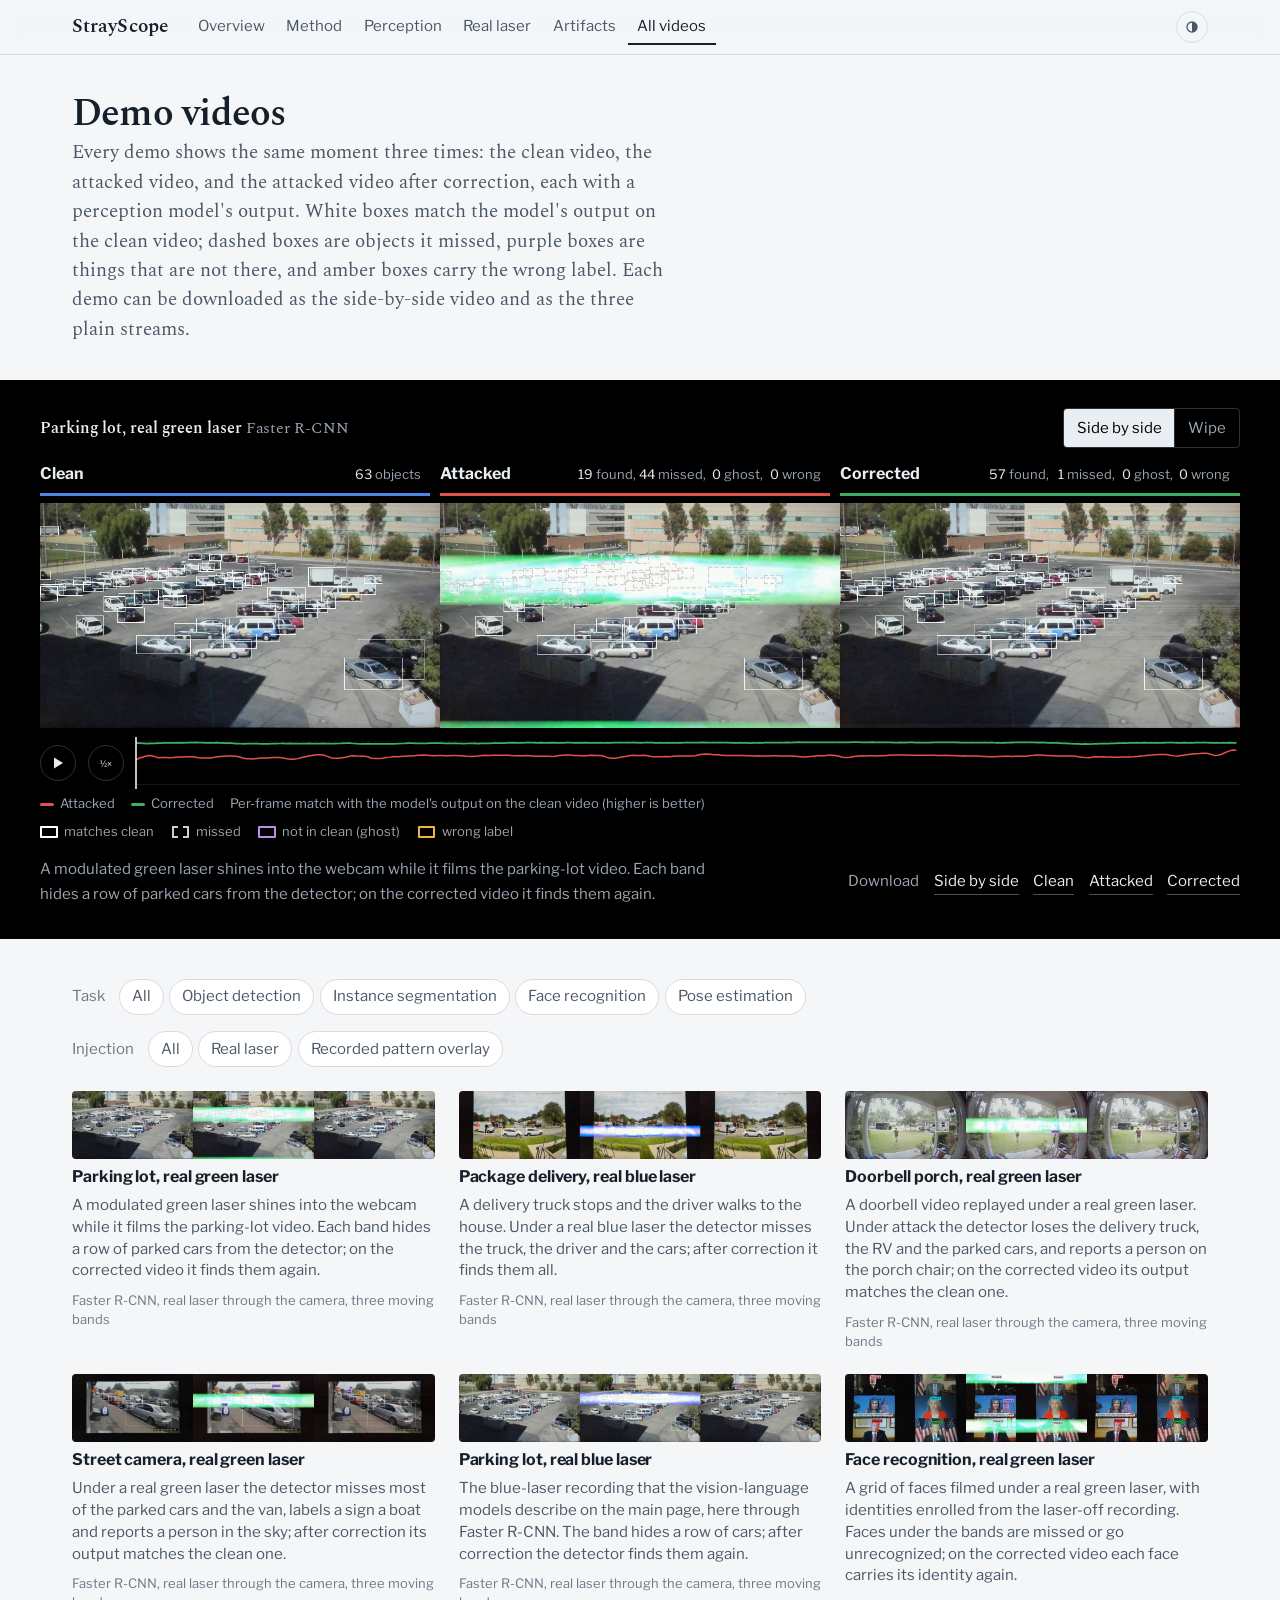
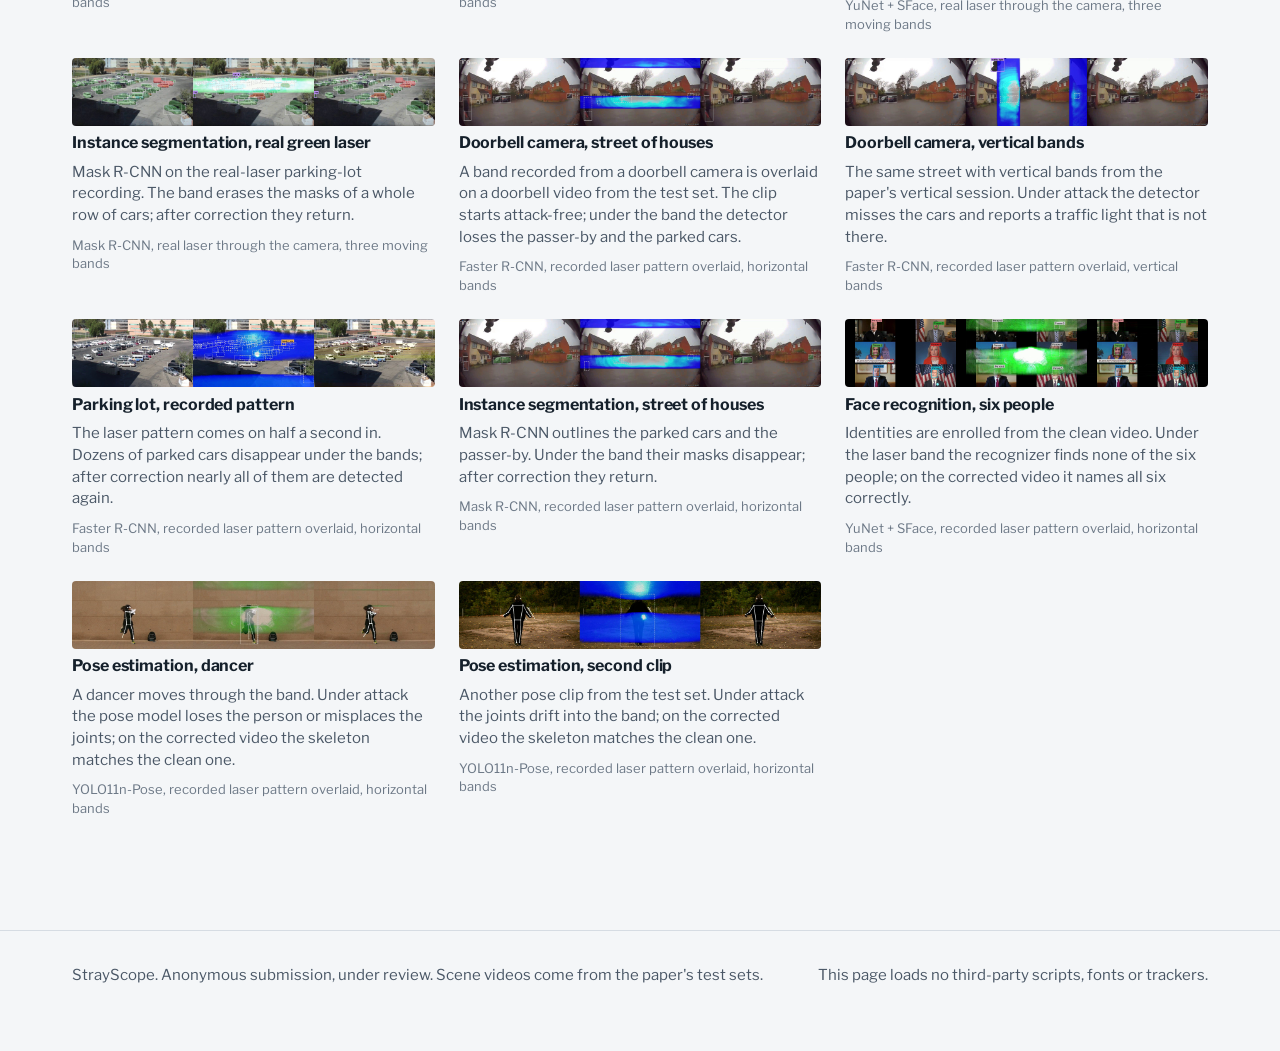
==== gallery.html @ 10a3ee5f "Publish project page" ====
<!doctype html>
<html lang="en">
<head>
<meta charset="utf-8">
<meta name="viewport" content="width=device-width, initial-scale=1">
<title>StrayScope demo videos</title>
<meta name="description" content="Every StrayScope demo: clean, attacked and corrected video with perception model outputs, plus each stream on its own for download.">
<meta name="robots" content="noindex, nofollow">
<meta name="referrer" content="no-referrer">
<meta name="color-scheme" content="light dark">
<link rel="icon" href="assets/img/icon.svg" type="image/svg+xml">
<link rel="stylesheet" href="assets/css/site.css">
<script type="module" src="assets/js/site.js"></script>
</head>
<body>
<a class="skip" href="#main">Skip to content</a>
<header class="site-head">
  <div class="bar">
    <a class="brand" href="index.html">StrayScope</a>
    <nav class="site-nav" aria-label="Pages">
      <a href="index.html#demos">Overview</a>
      <a href="index.html#method">Method</a>
      <a href="index.html#results">Perception</a>
      <a href="index.html#physical">Real laser</a>
      <a href="index.html#artifacts">Artifacts</a>
      <a href="gallery.html" aria-current="true">All videos</a>
    </nav>
    <button class="theme-toggle" type="button" aria-label="Use dark theme"><svg viewBox="0 0 16 16" width="14" height="14" aria-hidden="true"><path d="M8 1.5a6.5 6.5 0 1 0 0 13 6.5 6.5 0 0 0 0-13zm0 1.5v10a5 5 0 0 1 0-10z" fill="currentColor"/></svg></button>
  </div>
</header>
<main id="main">
  <section class="hero" style="padding-bottom:0">
    <div class="wrap"><div class="prose">
      <h1 style="font-size:var(--t-2xl)">Demo videos</h1>
      <p class="lede" style="font-size:var(--t-body);max-width:60ch">Every demo shows the same moment three times: the clean video, the attacked video, and the attacked video after correction, each with a perception model's output. White boxes match the model's output on the clean video; dashed boxes are objects it missed, purple boxes are things that are not there, and amber boxes carry the wrong label. Each demo can be downloaded as the side-by-side video and as the three plain streams.</p>
    </div></div>
  </section>
  <section class="stage" aria-label="Selected demo">
    <div class="wrap"><div data-gallery-player></div></div>
  </section>
  <section class="block" style="padding-top:2.5rem">
    <div class="wrap" data-gallery></div>
  </section>
</main>
<footer class="site-foot">
  <div class="wrap">
    <p>StrayScope. Anonymous submission, under review. Scene videos come from the paper's test sets.</p>
    <p>This page loads no third-party scripts, fonts or trackers.</p>
  </div>
</footer>
</body>
</html>
---- assets/css/site.css ----
/* StrayScope project page. One stylesheet, no external requests.
   Colour carries meaning: the five method modules use the colours of the paper's overview figure, and every
   stream is coded the same way everywhere (clean blue, attacked red, corrected green). */

@font-face { font-family: "Spectral"; src: url("../fonts/spectral-latin-400-normal.woff2") format("woff2"); font-weight: 400; font-style: normal; font-display: swap; }
@font-face { font-family: "Spectral"; src: url("../fonts/spectral-latin-400-italic.woff2") format("woff2"); font-weight: 400; font-style: italic; font-display: swap; }
@font-face { font-family: "Spectral"; src: url("../fonts/spectral-latin-500-normal.woff2") format("woff2"); font-weight: 500; font-style: normal; font-display: swap; }
@font-face { font-family: "Spectral"; src: url("../fonts/spectral-latin-600-normal.woff2") format("woff2"); font-weight: 600; font-style: normal; font-display: swap; }
@font-face { font-family: "Franklin"; src: url("../fonts/libre-franklin-latin-400-normal.woff2") format("woff2"); font-weight: 400; font-style: normal; font-display: swap; }
@font-face { font-family: "Franklin"; src: url("../fonts/libre-franklin-latin-400-italic.woff2") format("woff2"); font-weight: 400; font-style: italic; font-display: swap; }
@font-face { font-family: "Franklin"; src: url("../fonts/libre-franklin-latin-600-normal.woff2") format("woff2"); font-weight: 600; font-style: normal; font-display: swap; }
@font-face { font-family: "Franklin"; src: url("../fonts/libre-franklin-latin-700-normal.woff2") format("woff2"); font-weight: 700; font-style: normal; font-display: swap; }

:root {
  --paper: #f4f6f8;
  --surface: #ffffff;
  --ink: #15202b;
  --ink-2: #4a5766;
  --ink-3: #6c7886;
  --rule: #d6dce3;
  --rule-2: #e7ebef;
  --stage: #000000;
  --stage-ink: #e9eef3;
  --stage-ink-2: #9aa6b2;
  --stage-rule: #2a3036;

  /* streams */
  --clean: #2f6fd6;
  --attacked: #d1342f;
  --corrected: #2f8f4e;
  /* method modules (paper overview figure) */
  --mod-inj: #7d7d7d;
  --mod-aoa: #3f6fbf;
  --mod-sp: #7550c0;
  --mod-cor: #2f8f4e;
  --mod-per: #c97d1e;
  /* error kinds */
  --missed: #8c8c8c;
  --ghost: #9b6fd0;
  --wrong: #e2a53b;

  --link: #2d5fb5;
  --focus: #2d5fb5;

  --serif: "Spectral", "Iowan Old Style", "Palatino Linotype", Palatino, Georgia, serif;
  --sans: "Franklin", "Segoe UI", system-ui, -apple-system, sans-serif;

  /* type scale, ratio 1.25 from a 19 px body */
  --t-xs: 0.8125rem;   /* 13 */
  --t-s: 0.9375rem;    /* 15 */
  --t-ui: 1rem;        /* 16 */
  --t-body: 1.1875rem; /* 19 */
  --t-l: 1.5rem;       /* 24 */
  --t-xl: 1.875rem;    /* 30 */
  --t-2xl: 2.375rem;   /* 38 */
  --t-3xl: clamp(2.6rem, 6vw, 4.25rem);

  --col: 44rem;          /* reading column, ~70 characters of Spectral at 19 px */
  --wide: 76rem;
  --gutter: clamp(1rem, 4vw, 2.5rem);
  --radius-s: 4px;
  --radius-m: 8px;
}

@media (prefers-color-scheme: dark) {
  :root:not([data-theme="light"]) {
    --paper: #12161b;
    --surface: #1a2027;
    --ink: #e7ecf1;
    --ink-2: #b2bcc7;
    --ink-3: #8e99a5;
    --rule: #303842;
    --rule-2: #252c34;
    --link: #8db4f5;
    --focus: #8db4f5;
    --clean: #6d9cf0;
    --attacked: #ef6a62;
    --corrected: #4fbf74;
    --mod-aoa: #7aa2e6;
    --mod-sp: #a68bea;
    --mod-cor: #4fbf74;
    --mod-per: #e3a24a;
  }
}
:root[data-theme="dark"] {
  --paper: #12161b;
  --surface: #1a2027;
  --ink: #e7ecf1;
  --ink-2: #b2bcc7;
  --ink-3: #8e99a5;
  --rule: #303842;
  --rule-2: #252c34;
  --link: #8db4f5;
  --focus: #8db4f5;
  --clean: #6d9cf0;
  --attacked: #ef6a62;
  --corrected: #4fbf74;
  --mod-aoa: #7aa2e6;
  --mod-sp: #a68bea;
  --mod-cor: #4fbf74;
  --mod-per: #e3a24a;
}

*, *::before, *::after { box-sizing: border-box; }
html { -webkit-text-size-adjust: 100%; scroll-behavior: smooth; scroll-padding-top: 4.5rem; }
@media (prefers-reduced-motion: reduce) { html { scroll-behavior: auto; } }
body {
  margin: 0;
  overflow-x: hidden;
  background: var(--paper);
  color: var(--ink);
  font-family: var(--serif);
  font-size: var(--t-body);
  line-height: 1.65;
  font-variant-numeric: oldstyle-nums proportional-nums;
  text-rendering: optimizeLegibility;
}
img, video, canvas, svg { display: block; max-width: 100%; }
img, video { height: auto; }
a { color: var(--link); text-underline-offset: 0.18em; text-decoration-thickness: 1px; }
a:hover { text-decoration-thickness: 2px; }
:focus-visible { outline: 3px solid var(--focus); outline-offset: 2px; border-radius: 2px; }
p { margin: 0 0 1em; }
strong { font-weight: 600; }
.sr-only { position: absolute; width: 1px; height: 1px; overflow: hidden; clip: rect(0 0 0 0); white-space: nowrap; }
.skip { position: absolute; left: 1rem; top: -3rem; z-index: 50; background: var(--surface); padding: 0.5rem 0.9rem; font-family: var(--sans); }
.skip:focus { top: 0.75rem; }

/* ------------------------------------------------------------------ header */
.site-head {
  position: sticky; top: 0; z-index: 30;
  background: color-mix(in srgb, var(--paper) 92%, transparent);
  backdrop-filter: saturate(1.4) blur(10px);
  border-bottom: 1px solid var(--rule);
  font-family: var(--sans);
}
.site-head .bar { max-width: var(--wide); margin: 0 auto; padding: 0.55rem var(--gutter); display: flex; align-items: center; gap: 1.25rem; }
.brand { font-family: var(--serif); font-weight: 600; font-size: 1.2rem; color: var(--ink); text-decoration: none; letter-spacing: 0.005em; white-space: nowrap; }
.site-nav { display: flex; gap: 0.15rem; overflow-x: auto; scrollbar-width: none; flex: 1; min-width: 0; }
.site-nav::-webkit-scrollbar { display: none; }
.site-nav a { color: var(--ink-2); text-decoration: none; font-size: var(--t-s); padding: 0.35rem 0.6rem; border-radius: var(--radius-s); white-space: nowrap; }
.site-nav a:hover { color: var(--ink); background: var(--rule-2); }
.site-nav a[aria-current="true"] { color: var(--ink); box-shadow: inset 0 -2px 0 var(--ink); border-radius: 0; }
.theme-toggle { background: none; border: 1px solid var(--rule); color: var(--ink-2); border-radius: 999px; width: 2rem; height: 2rem; cursor: pointer; display: grid; place-items: center; flex: none; }
.theme-toggle:hover { color: var(--ink); border-color: var(--ink-3); }

/* ------------------------------------------------------------------ layout */
.wrap { max-width: var(--wide); margin: 0 auto; padding: 0 var(--gutter); }
.prose { max-width: var(--col); }
section.block { padding: clamp(3.5rem, 8vw, 6.5rem) 0 0; }
section.block > .wrap > header { margin-bottom: 2rem; }
h1, h2, h3, h4 { font-family: var(--serif); font-weight: 600; line-height: 1.15; margin: 0 0 0.6em; letter-spacing: -0.005em; }
h2 { font-size: var(--t-2xl); max-width: 22ch; }
h3 { font-size: var(--t-l); }
h4 { font-size: var(--t-body); }
.lede { font-size: var(--t-l); line-height: 1.5; color: var(--ink-2); max-width: 36ch; }
.kicker { font-family: var(--sans); font-size: var(--t-s); color: var(--ink-3); margin: 0 0 0.6rem; display: flex; align-items: center; gap: 0.5rem; }
.kicker .dot { width: 0.65rem; height: 0.65rem; border-radius: 2px; background: currentColor; }
.ui { font-family: var(--sans); }
.muted { color: var(--ink-2); }
.small { font-size: var(--t-s); line-height: 1.55; }
.cols-2 { display: grid; grid-template-columns: minmax(0, 1fr) minmax(0, 1fr); gap: clamp(1.5rem, 4vw, 3rem); align-items: start; }
.cols-text-media { display: grid; grid-template-columns: minmax(0, 0.9fr) minmax(0, 1.1fr); gap: clamp(1.5rem, 4vw, 3.5rem); align-items: start; }
@media (max-width: 880px) { .cols-2, .cols-text-media { grid-template-columns: minmax(0, 1fr); } }

/* ------------------------------------------------------------------ hero */
.hero { padding: clamp(1.5rem, 4vw, 2.5rem) 0 0; }
.hero h1 { font-size: clamp(2.4rem, 5vw, 3.6rem); margin: 0 0 0.15em; letter-spacing: -0.02em; line-height: 1; }
.hero .title-long { font-size: clamp(1.15rem, 2vw, 1.4rem); line-height: 1.3; font-weight: 500; max-width: 52ch; margin: 0 0 0.8rem; color: var(--ink); }
.hero .lede { max-width: 72ch; font-size: 1.1rem; line-height: 1.55; margin-bottom: 0; }
.hero .props { margin-top: 1.1rem; }
.hero .meta { font-family: var(--sans); font-size: var(--t-s); color: var(--ink-3); margin: 0.8rem 0 0; }
.hero .meta p { margin: 0; }
.props { list-style: none; padding: 0; margin: 1.75rem 0 0; display: flex; flex-wrap: wrap; gap: 0.5rem 1.5rem; font-family: var(--sans); font-size: var(--t-s); color: var(--ink-2); }
.props li { display: flex; align-items: center; gap: 0.45rem; }
.props svg { width: 1rem; height: 1rem; color: var(--mod-cor); flex: none; }
.hero-grid { display: grid; grid-template-columns: minmax(0, 1fr) auto; gap: 2rem; align-items: end; }
.hero-actions { display: flex; flex-direction: column; gap: 0.5rem; font-family: var(--sans); }
@media (max-width: 880px) { .hero-grid { grid-template-columns: minmax(0, 1fr); } .hero-actions { flex-direction: row; flex-wrap: wrap; } }
.btn { display: inline-flex; align-items: center; gap: 0.5rem; padding: 0.6rem 1rem; border-radius: var(--radius-s); border: 1px solid var(--rule); background: var(--surface); color: var(--ink); text-decoration: none; font-family: var(--sans); font-size: var(--t-s); cursor: pointer; line-height: 1.2; }
.btn:hover { border-color: var(--ink-3); }
.btn.primary { background: var(--ink); color: var(--paper); border-color: var(--ink); }
.btn.primary:hover { background: color-mix(in srgb, var(--ink) 85%, var(--paper)); }
.btn svg { width: 1rem; height: 1rem; }

/* ------------------------------------------------------------------ stage (dark band for video) */
.stage { background: var(--stage); color: var(--stage-ink); margin-top: clamp(1.5rem, 3.5vw, 2.25rem); padding: clamp(1rem, 3vw, 1.75rem) 0 clamp(1.25rem, 3vw, 2rem); }
.stage a { color: #9cc0ff; }
.stage .wrap { max-width: 96rem; }

/* ------------------------------------------------------------------ demo player */
.player { font-family: var(--sans); }
.player-top { display: flex; flex-wrap: wrap; align-items: center; justify-content: space-between; gap: 0.75rem 1.5rem; margin-bottom: 0.8rem; }
.player-title { font-size: var(--t-ui); color: var(--stage-ink); margin: 0; font-weight: 700; }
.player-title span { font-weight: 400; color: var(--stage-ink-2); }
.seg { display: inline-flex; border: 1px solid var(--stage-rule); border-radius: var(--radius-s); overflow: hidden; }
.seg button { background: transparent; color: var(--stage-ink-2); border: 0; padding: 0.4rem 0.8rem; font: inherit; font-size: var(--t-s); cursor: pointer; }
.seg button + button { border-left: 1px solid var(--stage-rule); }
.seg button[aria-pressed="true"] { background: #e9eef3; color: #000; }
.seg button:hover:not([aria-pressed="true"]) { color: #fff; }

.screen { position: relative; background: #000; }
.screen video, .screen canvas { width: 100%; height: auto; }
.screen canvas { display: none; touch-action: none; cursor: ew-resize; }
.player[data-mode="wipe"] .screen video { display: none; }
.player[data-mode="wipe"] .screen canvas { display: block; }
.panes { display: grid; grid-template-columns: repeat(3, 1fr); gap: 0; margin-bottom: 0.45rem; }
.player[data-mode="wipe"] .panes { grid-template-columns: 1fr 1fr; }
.pane-head { display: flex; align-items: baseline; justify-content: space-between; gap: 0.5rem; padding: 0 0.6rem 0.35rem 0; border-bottom: 3px solid var(--c); margin-right: 0.6rem; min-width: 0; }
.pane-head:last-child { margin-right: 0; }
.pane-head b { font-size: var(--t-ui); color: var(--stage-ink); }
.pane-head .count { font-size: var(--t-xs); color: var(--stage-ink-2); white-space: nowrap; overflow: hidden; text-overflow: ellipsis; font-variant-numeric: tabular-nums; }
.pane-head .count i { font-style: normal; display: inline-block; min-width: 1.4ch; text-align: right; color: var(--stage-ink); }
.pane-head[data-k="clean"] { --c: #4f86e6; }
.pane-head[data-k="attacked"] { --c: #e2524b; }
.pane-head[data-k="corrected"] { --c: #3fae64; }
.player[data-mode="wipe"] .pane-head[data-k="clean"] { display: none; }
.wipe-hint { position: absolute; left: 50%; bottom: 0.6rem; transform: translateX(-50%); font-size: var(--t-xs); color: #fff; background: rgba(0,0,0,0.55); padding: 0.2rem 0.55rem; border-radius: 999px; pointer-events: none; display: none; }
.player[data-mode="wipe"] .wipe-hint { display: block; }

.controls { display: flex; align-items: center; gap: 0.75rem; margin-top: 0.6rem; }
.icon-btn { background: transparent; border: 1px solid var(--stage-rule); color: var(--stage-ink); width: 2.25rem; height: 2.25rem; border-radius: 999px; display: grid; place-items: center; cursor: pointer; flex: none; }
.icon-btn:hover { border-color: #6b7782; }
.icon-btn svg { width: 1rem; height: 1rem; }
.timeline { position: relative; flex: 1; height: 3.25rem; cursor: pointer; touch-action: none; }
.timeline svg { width: 100%; height: 100%; display: block; overflow: visible; }
.timeline .axis { stroke: var(--stage-rule); }
.timeline .ln-att { stroke: #e2524b; fill: none; stroke-width: 1.5; }
.timeline .ln-cor { stroke: #3fae64; fill: none; stroke-width: 1.75; }
.timeline .head { stroke: #fff; stroke-width: 1.5; }
.timeline .onset { stroke: #6b7782; stroke-dasharray: 2 3; }
.timeline-label { font-size: var(--t-xs); color: var(--stage-ink-2); display: flex; gap: 1rem; flex-wrap: wrap; margin-top: 0.25rem; }
.timeline-label .sw { display: inline-block; width: 0.9rem; height: 3px; vertical-align: middle; margin-right: 0.35rem; border-radius: 2px; }
.legend-boxes { display: flex; flex-wrap: wrap; gap: 0.35rem 1.1rem; font-size: var(--t-xs); color: var(--stage-ink-2); margin-top: 0.4rem; }
.legend-boxes span { display: inline-flex; align-items: center; gap: 0.4rem; }
.legend-boxes i { display: inline-block; width: 1.1rem; height: 0.7rem; border: 2px solid; border-radius: 1px; }
.lb-found i { border-color: #ffffff; }
.lb-missed i { border-color: #cfcfcf; border-style: dashed; }
.lb-ghost i { border-color: #b98cf0; }
.lb-wrong i { border-color: #f2b544; }
.player-foot { display: flex; flex-wrap: wrap; justify-content: space-between; gap: 0.75rem 2rem; margin-top: 0.9rem; font-size: var(--t-s); color: var(--stage-ink-2); }
.player-foot p { margin: 0; max-width: 68ch; }
.dl { display: flex; flex-wrap: wrap; gap: 0.35rem 0.9rem; align-items: center; }
.dl a { color: var(--stage-ink); text-decoration: none; border-bottom: 1px solid #4a535c; }
.dl a:hover { border-color: #fff; }
.chips { display: flex; flex-wrap: wrap; gap: 0.4rem; margin: 1rem 0 0; }
.chip { border: 1px solid var(--stage-rule); background: transparent; color: var(--stage-ink-2); border-radius: 999px; padding: 0.35rem 0.8rem; font: inherit; font-size: var(--t-s); cursor: pointer; display: inline-flex; gap: 0.45rem; align-items: center; }
.chip .tag { font-size: var(--t-xs); color: #7f8a95; }
.chip[aria-pressed="true"] { border-color: #e9eef3; color: #fff; }
.chip:hover:not([aria-pressed="true"]) { color: #fff; border-color: #6b7782; }
@media (max-width: 640px) {
  .pane-head .count { display: none; }
  .timeline { height: 2.75rem; }
}

/* light-surface variant of the player (used inside light sections) */
.on-light .player-title { color: var(--ink); }
.on-light .player-title span, .on-light .player-foot, .on-light .timeline-label, .on-light .legend-boxes { color: var(--ink-2); }
.on-light .pane-head b { color: var(--ink); }
.on-light .pane-head .count { color: var(--ink-2); }
.on-light .pane-head .count i { color: var(--ink); }
.on-light .seg, .on-light .icon-btn, .on-light .chip { border-color: var(--rule); }
.on-light .seg button, .on-light .chip { color: var(--ink-2); }
.on-light .seg button[aria-pressed="true"] { background: var(--ink); color: var(--paper); }
.on-light .icon-btn { color: var(--ink); }
.on-light .timeline .axis { stroke: var(--rule); }
.on-light .timeline .head { stroke: var(--ink); }
.on-light .dl a { color: var(--ink); border-color: var(--rule); }
.on-light .chip[aria-pressed="true"] { border-color: var(--ink); color: var(--ink); }

/* ------------------------------------------------------------------ figures */
figure { margin: 0; }
figure.fig { margin: 2rem 0; }
figure.fig img, figure.fig video { width: 100%; height: auto; border-radius: var(--radius-s); background: var(--surface); }
figure.fig.dark img, figure.fig.dark video { background: #000; }
figcaption { font-family: var(--sans); font-size: var(--t-s); line-height: 1.5; color: var(--ink-2); margin-top: 0.7rem; max-width: 72ch; }
figcaption b { color: var(--ink); font-weight: 700; }
.zoomable { cursor: zoom-in; }
.fig-wide { max-width: 64rem; }

/* lightbox */
dialog.lightbox { border: 0; padding: 0; background: transparent; max-width: 96vw; max-height: 96vh; }
dialog.lightbox::backdrop { background: rgba(5, 8, 12, 0.88); }
dialog.lightbox img { max-width: 96vw; max-height: 86vh; width: auto; height: auto; border-radius: var(--radius-s); background: #fff; }
dialog.lightbox p { color: #dfe5ea; font-family: var(--sans); font-size: var(--t-s); max-width: 80ch; margin: 0.6rem 0 0; }
dialog.lightbox .close { position: fixed; top: 0.9rem; right: 0.9rem; }

/* ------------------------------------------------------------------ pipeline */
.pipeline { list-style: none; padding: 0; margin: 2.25rem 0 0; display: grid; grid-template-columns: repeat(5, minmax(0, 1fr)); gap: 0.4rem; font-family: var(--sans); counter-reset: step; }
.pipeline li { border-top: 4px solid var(--c); padding: 0.75rem 0.75rem 0 0; position: relative; }
.pipeline li b { display: block; font-size: var(--t-ui); color: var(--ink); line-height: 1.3; }
.pipeline li span { display: block; font-size: var(--t-s); color: var(--ink-2); line-height: 1.45; margin-top: 0.3rem; }
.pipeline li::before { counter-increment: step; content: counter(step); font-size: var(--t-xs); color: var(--c); font-weight: 700; display: block; margin-bottom: 0.2rem; }
@media (max-width: 880px) { .pipeline { grid-template-columns: minmax(0, 1fr) minmax(0, 1fr); row-gap: 1.25rem; } }
@media (max-width: 480px) { .pipeline { grid-template-columns: minmax(0, 1fr); } }

/* method steps with media */
.step { display: grid; grid-template-columns: minmax(0, 0.85fr) minmax(0, 1.15fr); gap: clamp(1.5rem, 4vw, 3.5rem); align-items: start; padding: 2.5rem 0; border-top: 1px solid var(--rule); }
.step:first-of-type { border-top: 0; }
.step .tag-mod { font-family: var(--sans); font-size: var(--t-s); color: var(--c); font-weight: 700; margin: 0 0 0.4rem; }
.step h3 { font-size: var(--t-xl); }
.step .media video, .step .media img { width: 100%; border-radius: var(--radius-s); background: #000; }
.step.wide { grid-template-columns: minmax(0, 1fr); }
.step.wide .prose { max-width: 60rem; columns: 2 22rem; column-gap: 3rem; }
.step.wide .prose > p.tag-mod, .step.wide .prose > h3 { column-span: all; }
.step.wide .media { max-width: 64rem; }
@media (max-width: 880px) { .step { grid-template-columns: minmax(0, 1fr); } }

/* evidence viewer (tabbed photos) */
.evidence { margin-top: 2.5rem; font-family: var(--sans); }
.evidence .tablist { margin-bottom: 1rem; }
.evidence figure img { width: 100%; border-radius: var(--radius-s); background: var(--surface); max-height: 70vh; object-fit: contain; }
.evidence figcaption { max-width: 72ch; }
.threat-grid { display: grid; grid-template-columns: minmax(0, 1.25fr) minmax(0, 0.75fr); gap: clamp(1.5rem, 4vw, 3rem); align-items: start; }
@media (max-width: 960px) { .threat-grid { grid-template-columns: minmax(0, 1fr); } }

/* stepper (one frame, step by step) */
.stepper { font-family: var(--sans); margin-top: 2rem; }
.stepper-tabs { display: flex; flex-wrap: wrap; gap: 0.35rem; margin-bottom: 1rem; }
.stepper-tabs button { font: inherit; font-size: var(--t-s); border: 1px solid var(--rule); background: var(--surface); color: var(--ink-2); padding: 0.4rem 0.75rem; border-radius: var(--radius-s); cursor: pointer; display: inline-flex; gap: 0.45rem; align-items: center; }
.stepper-tabs button .n { display: inline-grid; place-items: center; width: 1.35rem; height: 1.35rem; border-radius: 999px; border: 1.5px solid var(--c); color: var(--c); font-size: var(--t-xs); font-weight: 700; }
.stepper-tabs button[aria-selected="true"] { border-color: var(--ink); color: var(--ink); }
.stepper-tabs button[aria-selected="true"] .n { background: var(--c); color: #fff; }
.stepper-body { display: grid; grid-template-columns: minmax(0, 1.3fr) minmax(0, 0.7fr); gap: 1.5rem; align-items: start; }
.stepper-body img { width: 100%; border-radius: var(--radius-s); background: #000; aspect-ratio: 16 / 9; object-fit: contain; }
.stepper-body h4 { font-family: var(--serif); font-size: var(--t-l); margin: 0 0 0.5rem; }
.stepper-body p { font-family: var(--serif); font-size: var(--t-body); color: var(--ink-2); }
.stepper-nav { display: flex; gap: 0.5rem; margin-top: 0.75rem; }
@media (max-width: 880px) { .stepper-body { grid-template-columns: minmax(0, 1fr); } }

/* ------------------------------------------------------------------ numbers */
.figures-row { display: grid; grid-template-columns: repeat(auto-fit, minmax(13rem, 1fr)); gap: 1.5rem 2rem; margin: 2rem 0; font-family: var(--sans); }
.figures-row div { border-left: 3px solid var(--c, var(--ink)); padding-left: 0.85rem; }
.figures-row b { display: block; font-family: var(--serif); font-size: var(--t-xl); font-weight: 600; line-height: 1.1; font-variant-numeric: lining-nums tabular-nums; color: var(--ink); }
.figures-row span { display: block; font-size: var(--t-s); color: var(--ink-2); line-height: 1.45; margin-top: 0.3rem; }

/* dumbbell chart */
.dumbbell { font-family: var(--sans); margin: 1.25rem 0 0; }
.dumbbell svg { width: 100%; height: auto; overflow: visible; }
.dumbbell text { fill: var(--ink-2); font-size: 15px; font-family: var(--sans); }
.dumbbell .lab { fill: var(--ink); font-size: 16px; }
.dumbbell .grid line { stroke: var(--rule-2); }
.dumbbell .grid text { fill: var(--ink-3); font-size: 13px; }
.dumbbell .bar { stroke: var(--ink-3); stroke-width: 2; opacity: 0.5; }
.dumbbell .att { fill: var(--attacked); }
.dumbbell .cor { fill: var(--corrected); }
.dumbbell .val { font-variant-numeric: tabular-nums; font-size: 14.5px; }
.dumbbell .val.a { fill: var(--attacked); }
.dumbbell .val.c { fill: var(--corrected); font-weight: 700; }
.dumbbell .note { fill: var(--ink-3); font-size: 13.5px; }
.chart-key { display: flex; gap: 1.25rem; flex-wrap: wrap; font-family: var(--sans); font-size: var(--t-s); color: var(--ink-2); margin-top: 0.75rem; }
.chart-key span { display: inline-flex; align-items: center; gap: 0.45rem; }
.chart-key i { width: 0.75rem; height: 0.75rem; border-radius: 999px; display: inline-block; }

/* tabs for result groups */
.tabs { font-family: var(--sans); }
.tablist { display: flex; flex-wrap: wrap; gap: 0; border-bottom: 1px solid var(--rule); margin-bottom: 1.5rem; }
.tablist button { font: inherit; font-size: var(--t-ui); background: none; border: 0; border-bottom: 3px solid transparent; padding: 0.6rem 1rem 0.55rem; color: var(--ink-2); cursor: pointer; margin-bottom: -1px; }
.tablist button[aria-selected="true"] { color: var(--ink); border-color: var(--mod-per); }
.tablist button:hover { color: var(--ink); }
.tabpanel[hidden] { display: none; }
.tabpanel .prose p { font-family: var(--serif); }

/* tables */
.table-wrap { overflow-x: auto; margin: 1.25rem 0; }
table.data { border-collapse: collapse; font-family: var(--sans); font-size: var(--t-s); font-variant-numeric: tabular-nums lining-nums; width: 100%; }
table.data th, table.data td { padding: 0.5rem 0.75rem; text-align: right; border-bottom: 1px solid var(--rule-2); white-space: nowrap; }
table.data th:first-child, table.data td:first-child { text-align: left; }
table.data thead th { color: var(--ink-2); font-weight: 400; border-bottom: 1px solid var(--rule); vertical-align: bottom; }
table.data tbody tr:hover { background: var(--rule-2); }
table.data .up { color: var(--corrected); font-weight: 700; }
table.data .dn { color: var(--attacked); }

/* device matrix */
.matrix { font-family: var(--sans); }
.matrix table { border-collapse: separate; border-spacing: 3px; font-size: var(--t-s); }
.matrix th { font-weight: 400; color: var(--ink-2); padding: 0.25rem 0.5rem; text-align: left; white-space: nowrap; }
.matrix thead th { text-align: center; }
.matrix td { width: 2.7rem; height: 1.9rem; text-align: center; border-radius: 3px; font-size: var(--t-xs); }
.matrix td.fail { background: color-mix(in srgb, var(--attacked) 16%, var(--surface)); color: var(--attacked); }
.matrix td.ok { background: color-mix(in srgb, var(--corrected) 14%, var(--surface)); color: var(--corrected); }
.matrix td.na { background: var(--rule-2); color: var(--ink-3); }
.matrix td svg { width: 1rem; height: 1rem; margin: 0 auto; }
.matrix .sub th { font-size: var(--t-xs); color: var(--ink-3); text-align: center; }
.matrix-key { display: flex; gap: 1.25rem; flex-wrap: wrap; font-size: var(--t-s); color: var(--ink-2); margin-top: 0.6rem; }
.matrix-key span { display: inline-flex; gap: 0.4rem; align-items: center; }
.matrix-key i { width: 1rem; height: 1rem; border-radius: 3px; display: inline-block; }

/* photo grid */
.photos { display: grid; grid-template-columns: repeat(12, minmax(0, 1fr)); gap: 1.25rem; margin-top: 2rem; }
.photos figure { grid-column: span 6; }
.photos figure.w8 { grid-column: span 8; }
.photos figure.w4 { grid-column: span 4; }
.photos figure.w12 { grid-column: span 12; }
.photos img { width: 100%; border-radius: var(--radius-s); background: var(--surface); }
@media (max-width: 880px) { .photos figure, .photos figure.w8, .photos figure.w4 { grid-column: span 12; } }

/* atlas */
.atlas { position: relative; }
.atlas video { width: 100%; border-radius: var(--radius-s); }
.atlas-labels { position: absolute; inset: 0; display: grid; grid-template-columns: repeat(4, 1fr); grid-template-rows: repeat(3, 1fr); pointer-events: none; }
.atlas-labels span { font-family: var(--sans); font-size: var(--t-xs); color: #fff; align-self: end; justify-self: start; margin: 0 0 0.4rem 0.5rem; background: rgba(0,0,0,0.6); padding: 0.1rem 0.45rem; border-radius: 3px; }
@media (max-width: 640px) { .atlas-labels span { font-size: 0.65rem; margin: 0 0 0.2rem 0.25rem; } }

/* demo cards (gallery) */
.cards { display: grid; grid-template-columns: repeat(auto-fill, minmax(18rem, 1fr)); gap: 1.5rem; margin-top: 1.5rem; }
.card { font-family: var(--sans); display: flex; flex-direction: column; gap: 0.55rem; }
.card button.thumb { all: unset; cursor: pointer; display: block; position: relative; border-radius: var(--radius-s); overflow: hidden; background: #000; }
.card button.thumb:focus-visible { outline: 3px solid var(--focus); outline-offset: 2px; }
.card img { width: 100%; aspect-ratio: 48 / 9; object-fit: cover; }
.card h4 { font-family: var(--sans); font-size: var(--t-ui); margin: 0; font-weight: 700; }
.card p { font-size: var(--t-s); color: var(--ink-2); margin: 0; line-height: 1.45; }
.card .facts { font-size: var(--t-xs); color: var(--ink-3); }
.filters { display: flex; flex-wrap: wrap; gap: 1rem 2rem; font-family: var(--sans); font-size: var(--t-s); }
.filters fieldset { border: 0; padding: 0; margin: 0; display: flex; flex-wrap: wrap; gap: 0.35rem; align-items: center; }
.filters legend { float: left; color: var(--ink-3); margin-right: 0.5rem; padding: 0; }
.filters button { font: inherit; border: 1px solid var(--rule); background: var(--surface); color: var(--ink-2); border-radius: 999px; padding: 0.3rem 0.75rem; cursor: pointer; }
.filters button[aria-pressed="true"] { border-color: var(--ink); color: var(--ink); }

/* text-compare (VLM) */
.vlm { display: grid; grid-template-columns: repeat(3, minmax(0, 1fr)); gap: 1rem; margin-top: 1.25rem; font-family: var(--sans); }
.vlm div { border-top: 3px solid var(--c); padding-top: 0.6rem; }
.vlm b { display: block; font-size: var(--t-s); margin-bottom: 0.35rem; }
.vlm p { font-family: var(--serif); font-size: var(--t-ui); line-height: 1.5; color: var(--ink); margin: 0; }
@media (max-width: 880px) { .vlm { grid-template-columns: minmax(0, 1fr); } }

/* details / FAQ */
details { border-top: 1px solid var(--rule); padding: 0.9rem 0; }
details:last-of-type { border-bottom: 1px solid var(--rule); }
summary { cursor: pointer; font-family: var(--serif); font-size: var(--t-l); font-weight: 500; list-style: none; display: flex; justify-content: space-between; gap: 1rem; }
summary::-webkit-details-marker { display: none; }
summary::after { content: "+"; font-family: var(--sans); color: var(--ink-3); }
details[open] summary::after { content: "\2212"; }
details > div { padding-top: 0.75rem; max-width: var(--col); }

/* disclosure timeline */
.disclose { list-style: none; padding: 0; margin: 1.5rem 0 0; font-family: var(--sans); display: grid; grid-template-columns: repeat(auto-fit, minmax(14rem, 1fr)); gap: 1rem 2rem; }
.disclose li { border-left: 3px solid var(--rule); padding-left: 0.85rem; font-size: var(--t-s); color: var(--ink-2); }
.disclose li b { display: block; color: var(--ink); font-size: var(--t-ui); }

/* artifacts list */
.artifacts { list-style: none; padding: 0; margin: 1.5rem 0 0; display: grid; gap: 0.75rem; font-family: var(--sans); }
.artifacts li { display: grid; grid-template-columns: minmax(0, 1fr) auto; gap: 0.25rem 1.5rem; align-items: baseline; padding: 0.85rem 1rem; background: var(--surface); border: 1px solid var(--rule); border-radius: var(--radius-m); }
.artifacts b { font-size: var(--t-ui); }
.artifacts span { color: var(--ink-2); font-size: var(--t-s); grid-column: 1; }
.artifacts a { grid-row: 1 / span 2; grid-column: 2; align-self: center; }
@media (max-width: 640px) { .artifacts li { grid-template-columns: minmax(0, 1fr); } .artifacts a { grid-row: auto; grid-column: 1; } }

/* footer */
.site-foot { margin-top: clamp(4rem, 9vw, 7rem); border-top: 1px solid var(--rule); padding: 2rem 0 3rem; font-family: var(--sans); font-size: var(--t-s); color: var(--ink-2); }
.site-foot .wrap { display: grid; grid-template-columns: minmax(0, 1fr) auto; gap: 1rem 2rem; }
@media (max-width: 640px) { .site-foot .wrap { grid-template-columns: minmax(0, 1fr); } }

/* small helpers */
.note { font-family: var(--sans); font-size: var(--t-s); color: var(--ink-2); border-left: 3px solid var(--rule); padding: 0.1rem 0 0.1rem 0.9rem; margin: 1.5rem 0; max-width: 72ch; }
.swatch { display: inline-block; width: 0.8em; height: 0.8em; border-radius: 2px; vertical-align: -0.05em; margin-right: 0.15em; }
.loop-video { width: 100%; border-radius: var(--radius-s); background: #000; }
.media-label { font-family: var(--sans); font-size: var(--t-xs); color: var(--ink-3); margin-top: 0.4rem; }
@media print { .site-head, .stage, video, .chips { display: none !important; } body { background: #fff; } }
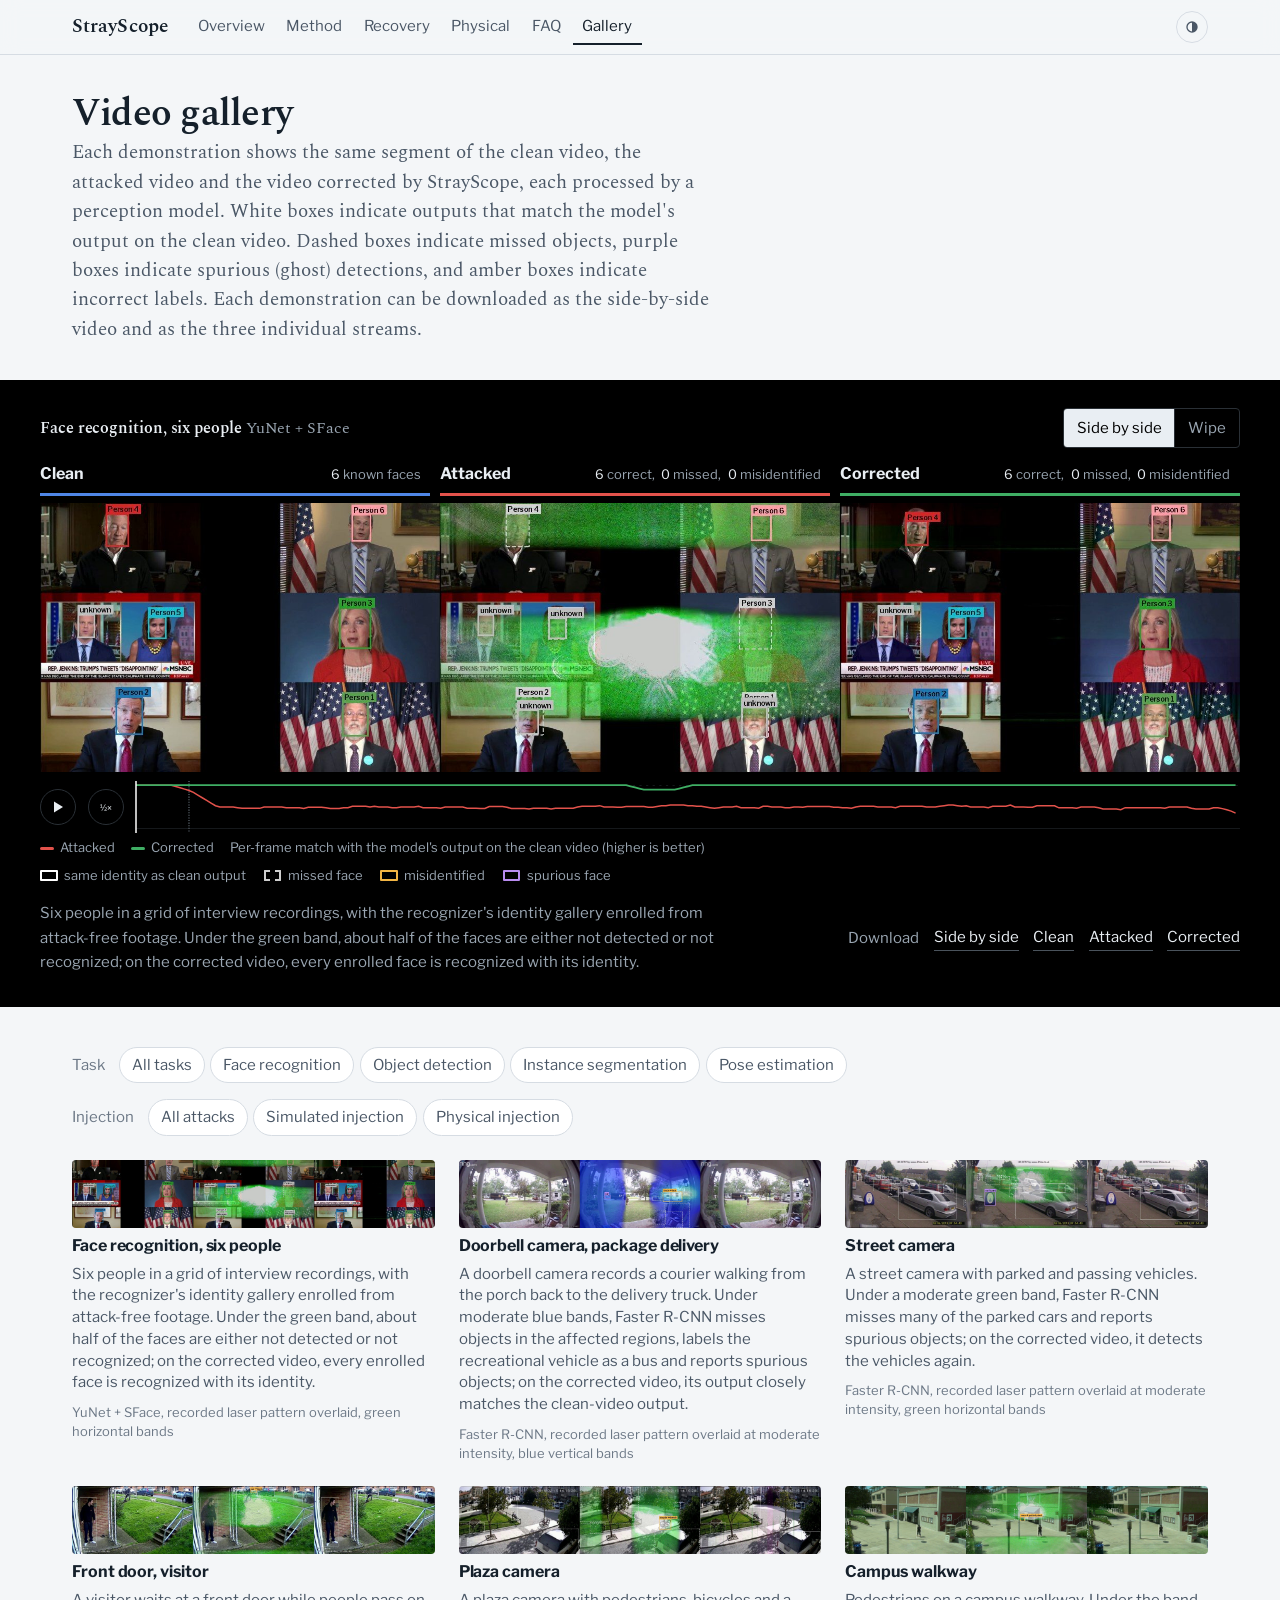
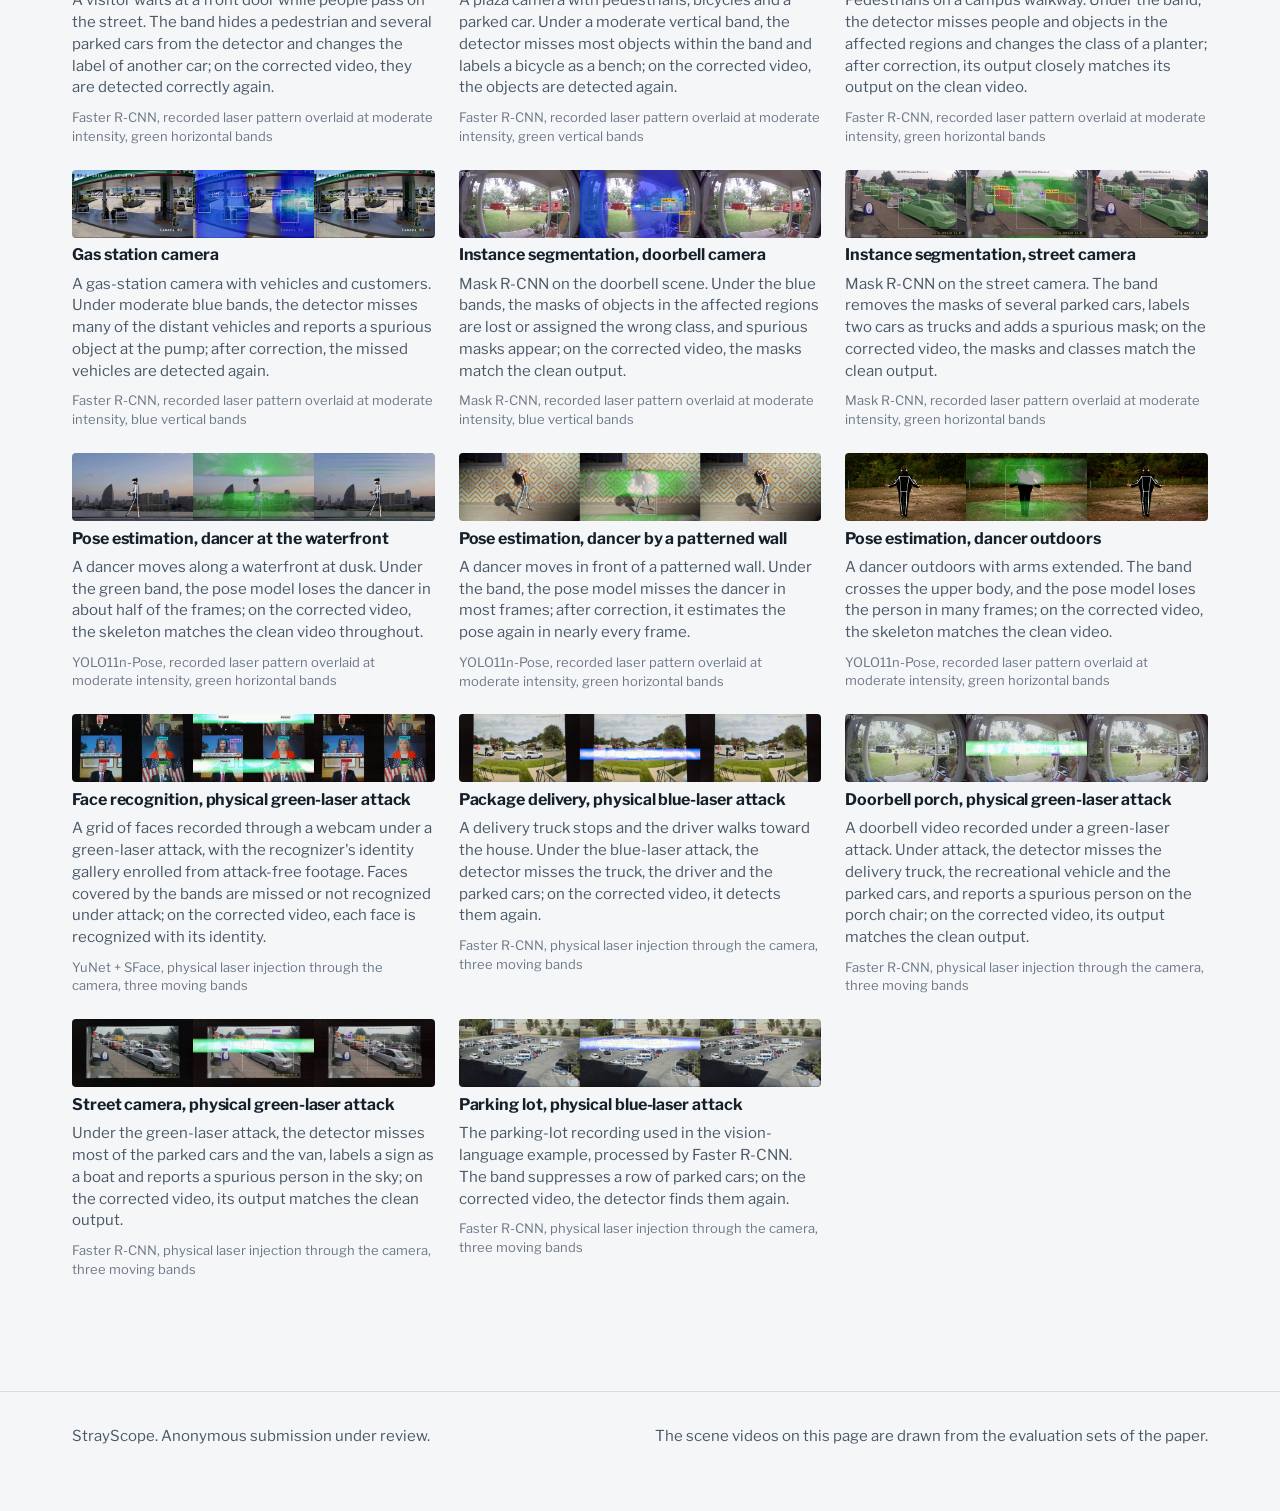
==== commit 183de3ef: "Revise project page: moderate-intensity demonstrations, academic text, artifacts to follow" ====
--- a/gallery.html
+++ b/gallery.html
@@ -3,8 +3,8 @@
 <head>
 <meta charset="utf-8">
 <meta name="viewport" content="width=device-width, initial-scale=1">
-<title>StrayScope demo videos</title>
-<meta name="description" content="Every StrayScope demo: clean, attacked and corrected video with perception model outputs, plus each stream on its own for download.">
+<title>StrayScope gallery</title>
+<meta name="description" content="StrayScope demonstrations: clean, attacked and corrected videos with perception model outputs, with each stream available for download.">
 <meta name="robots" content="noindex, nofollow">
 <meta name="referrer" content="no-referrer">
 <meta name="color-scheme" content="light dark">
@@ -18,12 +18,12 @@
   <div class="bar">
     <a class="brand" href="index.html">StrayScope</a>
     <nav class="site-nav" aria-label="Pages">
-      <a href="index.html#demos">Overview</a>
+      <a href="index.html#overview">Overview</a>
       <a href="index.html#method">Method</a>
-      <a href="index.html#results">Perception</a>
-      <a href="index.html#physical">Real laser</a>
-      <a href="index.html#artifacts">Artifacts</a>
-      <a href="gallery.html" aria-current="true">All videos</a>
+      <a href="index.html#results">Recovery</a>
+      <a href="index.html#physical">Physical</a>
+      <a href="index.html#faq">FAQ</a>
+      <a href="gallery.html" aria-current="true">Gallery</a>
     </nav>
     <button class="theme-toggle" type="button" aria-label="Use dark theme"><svg viewBox="0 0 16 16" width="14" height="14" aria-hidden="true"><path d="M8 1.5a6.5 6.5 0 1 0 0 13 6.5 6.5 0 0 0 0-13zm0 1.5v10a5 5 0 0 1 0-10z" fill="currentColor"/></svg></button>
   </div>
@@ -31,8 +31,8 @@
 <main id="main">
   <section class="hero" style="padding-bottom:0">
     <div class="wrap"><div class="prose">
-      <h1 style="font-size:var(--t-2xl)">Demo videos</h1>
-      <p class="lede" style="font-size:var(--t-body);max-width:60ch">Every demo shows the same moment three times: the clean video, the attacked video, and the attacked video after correction, each with a perception model's output. White boxes match the model's output on the clean video; dashed boxes are objects it missed, purple boxes are things that are not there, and amber boxes carry the wrong label. Each demo can be downloaded as the side-by-side video and as the three plain streams.</p>
+      <h1 style="font-size:var(--t-2xl)">Video gallery</h1>
+      <p class="lede" style="font-size:var(--t-body);max-width:64ch">Each demonstration shows the same segment of the clean video, the attacked video and the video corrected by StrayScope, each processed by a perception model. White boxes indicate outputs that match the model's output on the clean video. Dashed boxes indicate missed objects, purple boxes indicate spurious (ghost) detections, and amber boxes indicate incorrect labels. Each demonstration can be downloaded as the side-by-side video and as the three individual streams.</p>
     </div></div>
   </section>
   <section class="stage" aria-label="Selected demo">
@@ -44,8 +44,8 @@
 </main>
 <footer class="site-foot">
   <div class="wrap">
-    <p>StrayScope. Anonymous submission, under review. Scene videos come from the paper's test sets.</p>
-    <p>This page loads no third-party scripts, fonts or trackers.</p>
+    <p>StrayScope. Anonymous submission under review.</p>
+    <p>The scene videos on this page are drawn from the evaluation sets of the paper.</p>
   </div>
 </footer>
 </body>
--- a/assets/css/site.css
+++ b/assets/css/site.css
@@ -457,3 +457,14 @@
 .loop-video { width: 100%; border-radius: var(--radius-s); background: #000; }
 .media-label { font-family: var(--sans); font-size: var(--t-xs); color: var(--ink-3); margin-top: 0.4rem; }
 @media print { .site-head, .stage, video, .chips { display: none !important; } body { background: #fff; } }
+
+/* hero author line, overview principles, artifacts placeholder (16 Nov revision) */
+.hero .authors { font-family: var(--sans); font-size: var(--t-s); color: var(--ink-3); margin: 0 0 1rem; }
+.principles { display: grid; grid-template-columns: repeat(auto-fit, minmax(15rem, 1fr)); gap: 1.25rem 2rem; margin: 2rem 0 0; font-family: var(--sans); }
+.principles div { border-left: 3px solid var(--c, var(--ink)); padding: 0.1rem 0 0.1rem 0.95rem; }
+.principles b { display: block; font-family: var(--serif); font-size: var(--t-l); font-weight: 600; color: var(--ink); line-height: 1.25; }
+.principles span { display: block; font-size: var(--t-s); color: var(--ink-2); line-height: 1.5; margin-top: 0.35rem; }
+.soon { font-family: var(--serif); font-size: var(--t-l); color: var(--ink); margin-top: 0.5rem; }
+.soon span { color: var(--ink-3); }
+table.data.wrap td, table.data.wrap th { white-space: normal; vertical-align: top; }
+table.data.wrap td:last-child, table.data.wrap th:last-child { text-align: left; }
